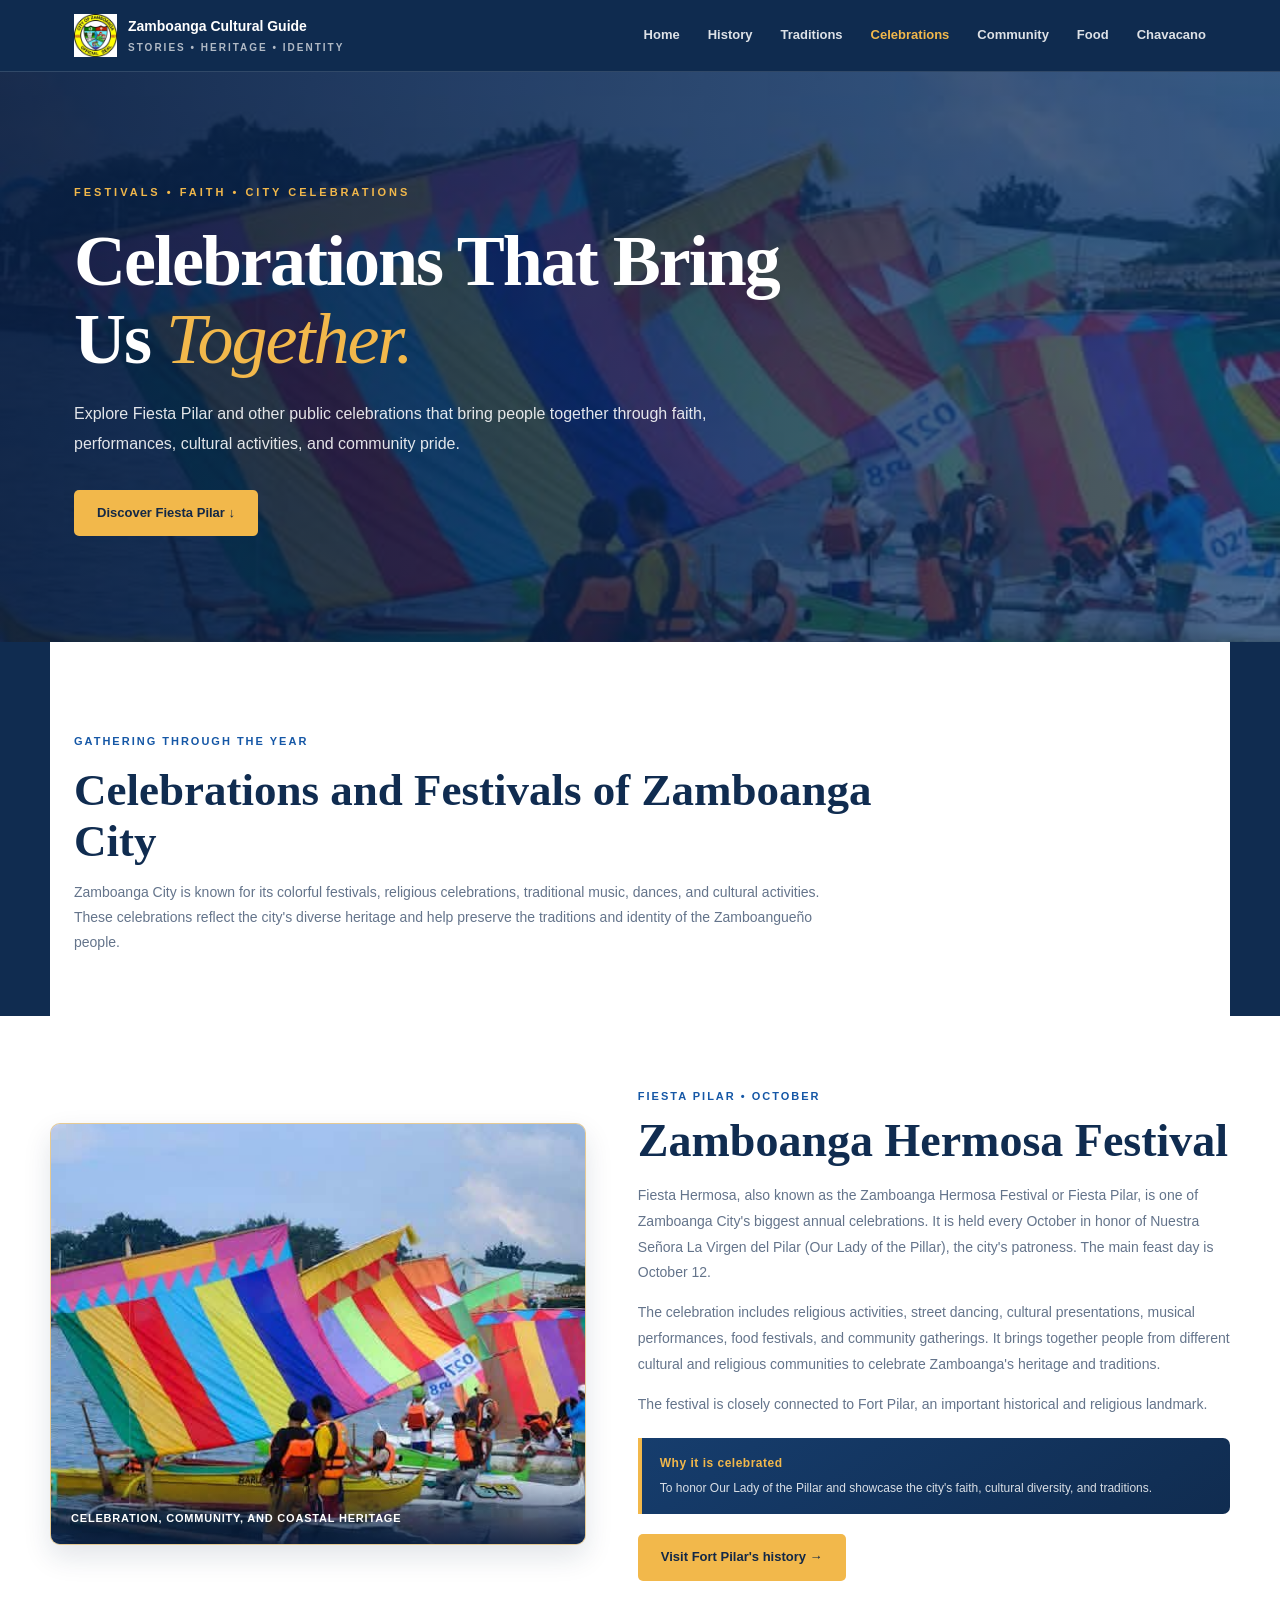
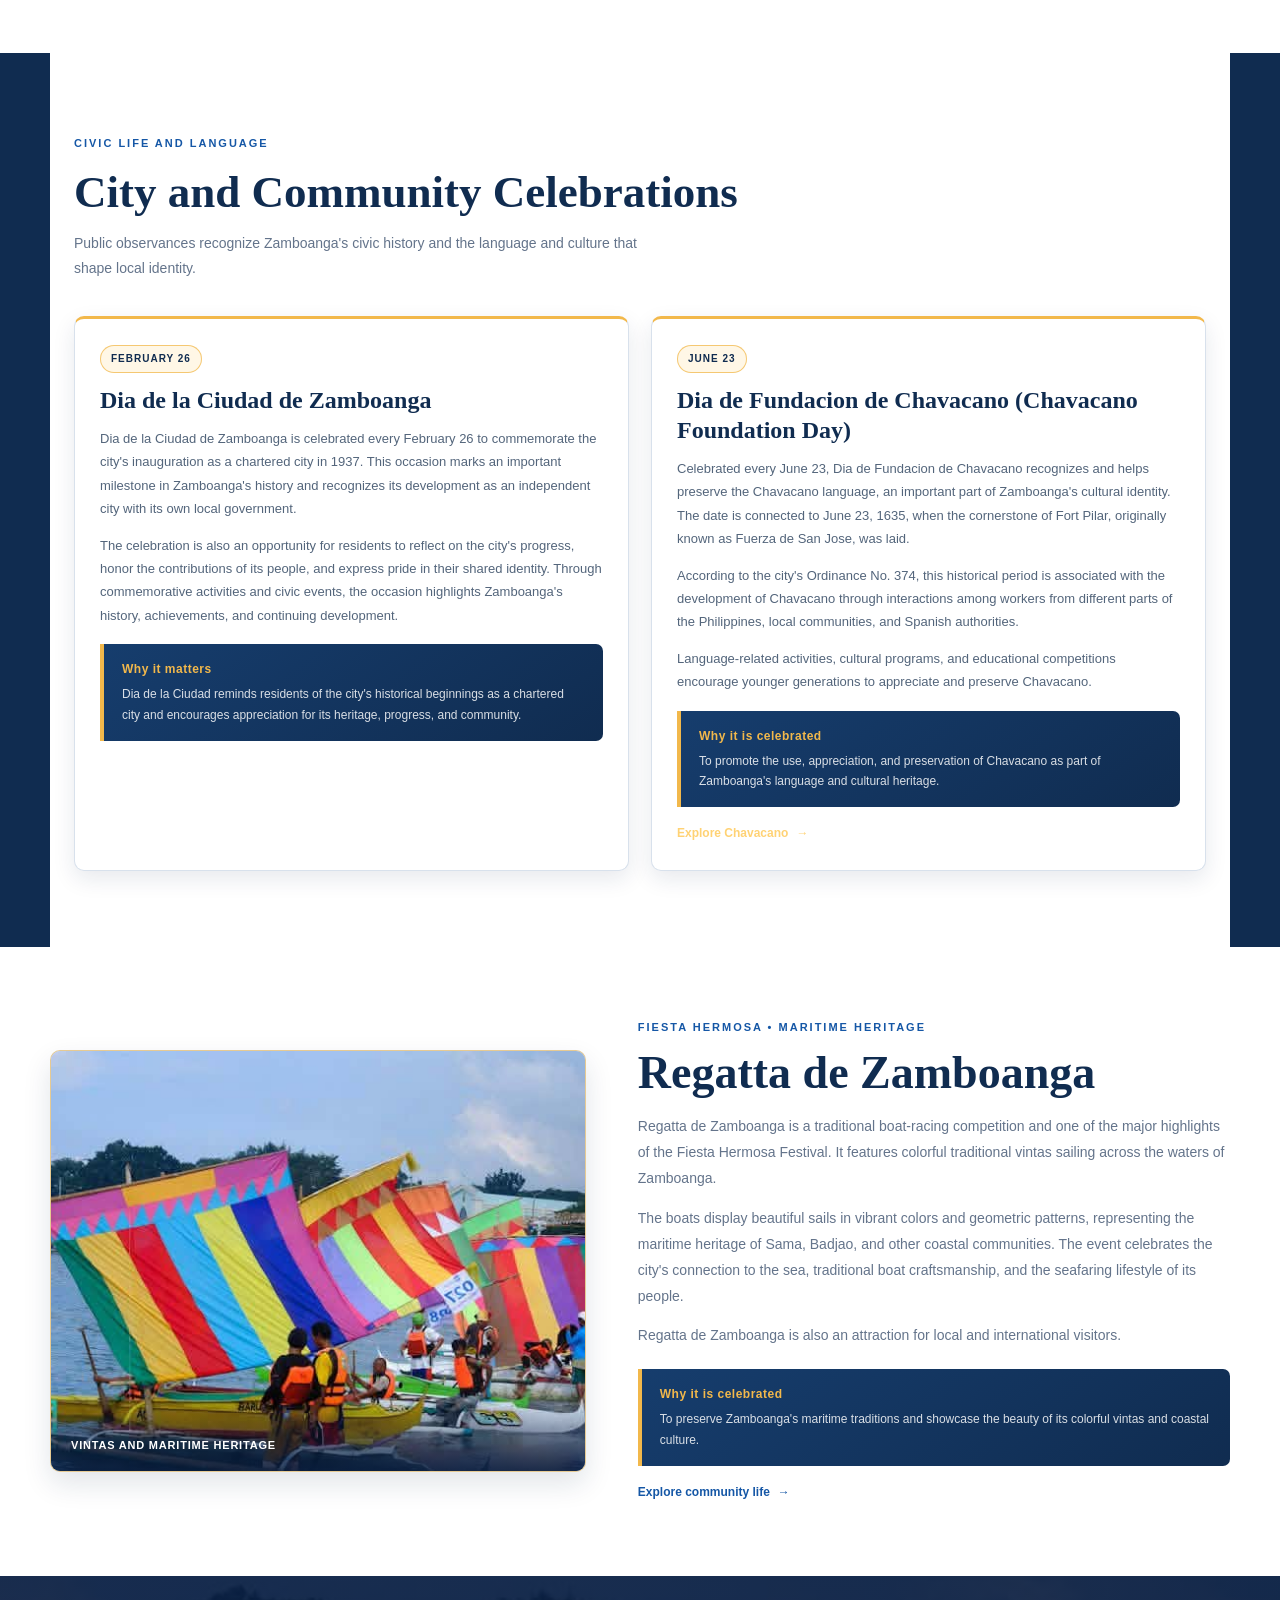
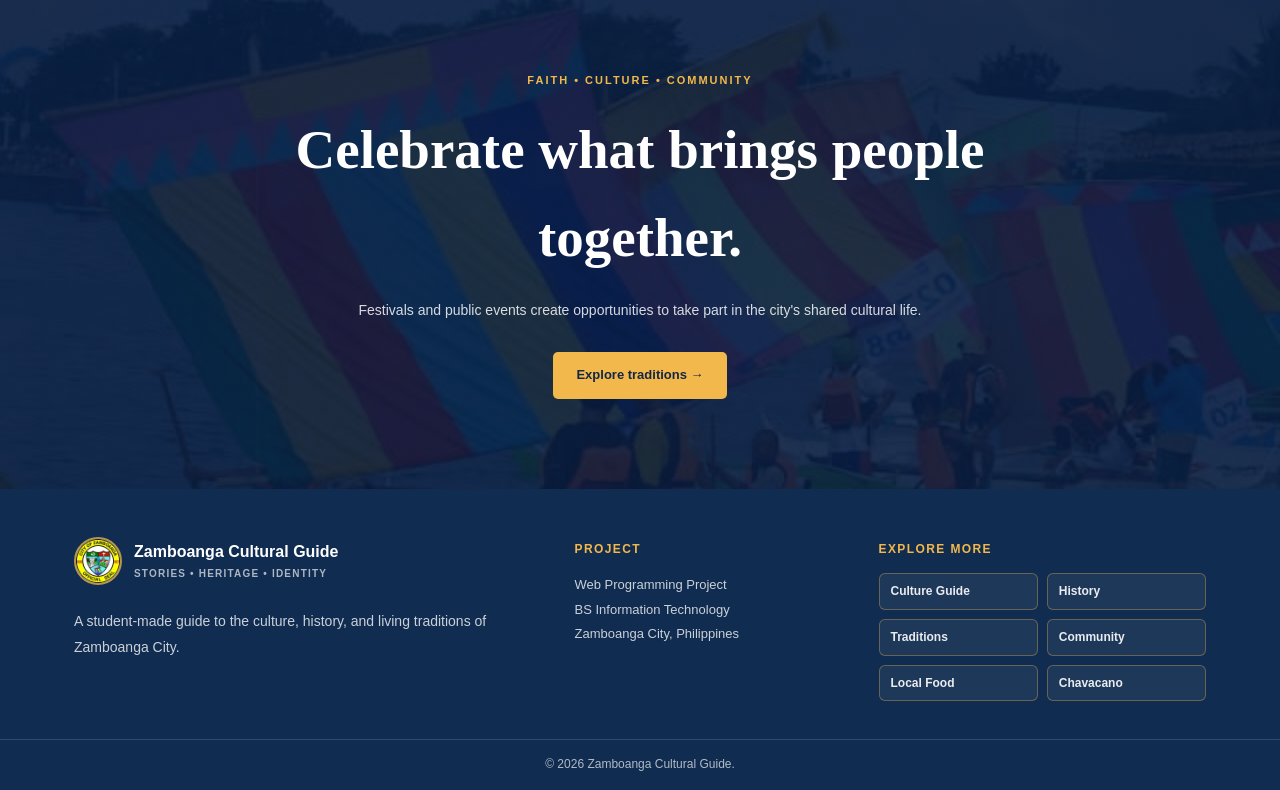
==== celebrations.html @ eb8b116c "Initial website upload" ====
<!DOCTYPE html>
<html lang="en">
<head>
    <meta charset="UTF-8">
    <meta name="viewport" content="width=device-width, initial-scale=1.0">
    <meta name="description" content="Explore Fiesta Hermosa, Dia de la Ciudad, Dia de Fundacion de Chavacano, and Regatta de Zamboanga.">
    <title>Celebrations of Zamboanga | Zamboanga Cultural Guide</title>
    <link rel="stylesheet" href="tradition.css">
    <link rel="stylesheet" href="celebrations.css">
    <link rel="stylesheet" href="footer.css">
    <link rel="stylesheet" href="interactions.css">
    <script src="interactions.js" defer></script>
</head>
<body class="celebrations-page">
    <header class="topbar" id="home">
        <div class="nav-container">
            <a href="index.html" class="brand">
                <img src="Image/zm%20city%20logo.jpg" alt="Zamboanga City logo">
                <span>
                    Zamboanga Cultural Guide
                    <small>Stories • Heritage • Identity</small>
                </span>
            </a>

            <nav class="nav-links" id="navLinks" aria-label="Main navigation">
                <a href="index.html">Home</a>
                <a href="History.html">History</a>
                <a href="tradition.html">Traditions</a>
                <a href="celebrations.html" class="active" aria-current="page">Celebrations</a>
                <a href="community.html">Community</a>
                <a href="local%20food.html">Food</a>
                <a href="language.html">Chavacano</a>
            </nav>

            <button class="menu-btn" id="menuBtn" type="button" aria-controls="navLinks" aria-expanded="false">
                <span aria-hidden="true">☰</span> Menu
            </button>
        </div>
    </header>

    <main>
        <section class="hero">
            <div class="hero-overlay" aria-hidden="true"></div>
            <div class="hero-content">
                <span class="eyebrow">Festivals • Faith • City Celebrations</span>
                <h1>Celebrations That Bring Us <em>Together.</em></h1>
                <p>
                    Explore Fiesta Pilar and other public celebrations that
                    bring people together through faith, performances,
                    cultural activities, and community pride.
                </p>
                <a href="#hermosa" class="hero-btn">Discover Fiesta Pilar <span aria-hidden="true">↓</span></a>
            </div>
        </section>

        <section class="section celebration-intro" id="celebrations" aria-labelledby="celebrations-title">
            <div class="section-heading">
                <span class="kicker">Gathering through the year</span>
                <h2 id="celebrations-title">Celebrations and Festivals of Zamboanga City</h2>
                <p>
                    Zamboanga City is known for its colorful festivals,
                    religious celebrations, traditional music, dances, and
                    cultural activities. These celebrations reflect the
                    city's diverse heritage and help preserve the traditions
                    and identity of the Zamboangueño people.
                </p>
            </div>
        </section>

        <section class="celebration-feature" id="hermosa" aria-labelledby="hermosa-title">
            <div class="celebration-feature__inner">
                <figure class="celebration-image">
                    <img src="Image/Celebrations.jpg" alt="Colorful vintas taking part in a Zamboanga community celebration" loading="lazy">
                    <figcaption>Celebration, community, and coastal heritage</figcaption>
                </figure>
                <div class="celebration-feature__content">
                    <span class="kicker">Fiesta Pilar • October</span>
                    <h2 id="hermosa-title">Zamboanga Hermosa Festival</h2>
                    <p>
                        Fiesta Hermosa, also known as the Zamboanga Hermosa
                        Festival or Fiesta Pilar, is one of Zamboanga City's
                        biggest annual celebrations. It is held every October
                        in honor of Nuestra Señora La Virgen del Pilar (Our
                        Lady of the Pillar), the city's patroness. The main
                        feast day is October 12.
                    </p>
                    <p>
                        The celebration includes religious activities,
                        street dancing, cultural presentations, musical
                        performances, food festivals, and community
                        gatherings. It brings together people from different
                        cultural and religious communities to celebrate
                        Zamboanga's heritage and traditions.
                    </p>
                    <p>
                        The festival is closely connected to Fort Pilar,
                        an important historical and religious landmark.
                    </p>
                    <div class="celebration-fact">
                        <strong>Why it is celebrated</strong>
                        <span>To honor Our Lady of the Pillar and showcase the city's faith, cultural diversity, and traditions.</span>
                    </div>
                    <a href="History.html#fort-pilar" class="hero-btn">Visit Fort Pilar's history <span aria-hidden="true">→</span></a>
                </div>
            </div>
        </section>

        <section class="section city-events" id="city-events" aria-labelledby="city-events-title">
            <div class="section-heading">
                <span class="kicker">Civic life and language</span>
                <h2 id="city-events-title">City and Community Celebrations</h2>
                <p>
                    Public observances recognize Zamboanga's civic history
                    and the language and culture that shape local identity.
                </p>
            </div>

            <div class="event-grid">
                <article class="event-card">
                    <span class="event-card__date">February 26</span>
                    <h3>Dia de la Ciudad de Zamboanga</h3>
                    <p>
                        Dia de la Ciudad de Zamboanga is celebrated every
                        February 26 to commemorate the city's inauguration as
                        a chartered city in 1937. This occasion marks an
                        important milestone in Zamboanga's history and
                        recognizes its development as an independent city
                        with its own local government.
                    </p>
                    <p>
                        The celebration is also an opportunity for residents
                        to reflect on the city's progress, honor the
                        contributions of its people, and express pride in
                        their shared identity. Through commemorative
                        activities and civic events, the occasion highlights
                        Zamboanga's history, achievements, and continuing
                        development.
                    </p>
                    <div class="celebration-fact">
                        <strong>Why it matters</strong>
                        <span>Dia de la Ciudad reminds residents of the city's historical beginnings as a chartered city and encourages appreciation for its heritage, progress, and community.</span>
                    </div>
                </article>

                <article class="event-card">
                    <span class="event-card__date">June 23</span>
                    <h3>Dia de Fundacion de Chavacano (Chavacano Foundation Day)</h3>
                    <p>
                        Celebrated every June 23, Dia de Fundacion de
                        Chavacano recognizes and helps preserve the Chavacano
                        language, an important part of Zamboanga's cultural
                        identity. The date is connected to June 23, 1635, when
                        the cornerstone of Fort Pilar, originally known as
                        Fuerza de San Jose, was laid.
                    </p>
                    <p>
                        According to the city's Ordinance No. 374, this
                        historical period is associated with the development
                        of Chavacano through interactions among workers from
                        different parts of the Philippines, local communities,
                        and Spanish authorities.
                    </p>
                    <p>
                        Language-related activities, cultural programs, and
                        educational competitions encourage younger generations
                        to appreciate and preserve Chavacano.
                    </p>
                    <div class="celebration-fact">
                        <strong>Why it is celebrated</strong>
                        <span>To promote the use, appreciation, and preservation of Chavacano as part of Zamboanga's language and cultural heritage.</span>
                    </div>
                    <a href="language.html" class="event-link">Explore Chavacano <span aria-hidden="true">→</span></a>
                </article>
            </div>
        </section>

        <section class="regatta-section" id="regatta" aria-labelledby="regatta-title">
            <div class="regatta-inner">
                <figure class="regatta-image">
                    <img src="Image/Celebrations.jpg" alt="Colorful traditional vintas on the water" loading="lazy">
                    <figcaption>Vintas and maritime heritage</figcaption>
                </figure>
                <div class="regatta-content">
                    <span class="kicker">Fiesta Hermosa • Maritime heritage</span>
                    <h2 id="regatta-title">Regatta de Zamboanga</h2>
                    <p>
                        Regatta de Zamboanga is a traditional boat-racing
                        competition and one of the major highlights of the
                        Fiesta Hermosa Festival. It features colorful
                        traditional vintas sailing across the waters of
                        Zamboanga.
                    </p>
                    <p>
                        The boats display beautiful sails in vibrant colors
                        and geometric patterns, representing the maritime
                        heritage of Sama, Badjao, and other coastal
                        communities. The event celebrates the city's
                        connection to the sea, traditional boat
                        craftsmanship, and the seafaring lifestyle of its
                        people.
                    </p>
                    <p>
                        Regatta de Zamboanga is also an attraction for local
                        and international visitors.
                    </p>
                    <div class="celebration-fact">
                        <strong>Why it is celebrated</strong>
                        <span>To preserve Zamboanga's maritime traditions and showcase the beauty of its colorful vintas and coastal culture.</span>
                    </div>
                    <a href="community.html" class="event-link">Explore community life <span aria-hidden="true">→</span></a>
                </div>
            </div>
        </section>

        <section class="closing-section">
            <div class="closing-content">
                <span class="kicker">Faith • Culture • Community</span>
                <h2>Celebrate what brings people together.</h2>
                <p>
                    Festivals and public events create opportunities to take
                    part in the city's shared cultural life.
                </p>
                <a href="tradition.html" class="hero-btn">Explore traditions <span aria-hidden="true">→</span></a>
            </div>
        </section>
    </main>

    <footer class="site-footer">
        <div class="site-footer__inner">
            <section class="site-footer__about" aria-label="About this guide">
                <a class="site-footer__brand" href="index.html#home">
                    <img src="Image/zm%20city%20logo.jpg" alt="Zamboanga City logo">
                    <span>Zamboanga Cultural Guide<small>Stories • Heritage • Identity</small></span>
                </a>
                <p class="site-footer__description">A student-made guide to the culture, history, and living traditions of Zamboanga City.</p>
            </section>
            <section aria-label="Project information">
                <h2 class="site-footer__heading">Project</h2>
                <p class="site-footer__details">Web Programming Project<br>BS Information Technology<br>Zamboanga City, Philippines</p>
            </section>
            <nav aria-label="Explore more" class="site-footer__navigation">
                <h2 class="site-footer__heading">Explore more</h2>
                <div class="site-footer__links">
                    <a href="index.html#explore">Culture Guide</a>
                    <a href="History.html">History</a>
                    <a href="tradition.html">Traditions</a>
                    <a href="community.html">Community</a>
                    <a href="local%20food.html">Local Food</a>
                    <a href="language.html">Chavacano</a>
                </div>
            </nav>
        </div>
        <div class="site-footer__bottom">&copy; 2026 Zamboanga Cultural Guide.</div>
    </footer>
</body>
</html>
---- tradition.css ----
/* GENERAL SETTINGS */
* {
    margin: 0;
    padding: 0;
    box-sizing: border-box;
}

html {
    scroll-behavior: smooth;
    scroll-padding-top: 88px;
}

body {
    font-family: Arial, Helvetica, sans-serif;
    background: #F3F6FA;
    color: #172B46;
    line-height: 1.6;
}

a {
    text-decoration: none;
    color: inherit;
}

img {
    max-width: 100%;
    display: block;
}

:root {
    --primary: #1557A6;
    --secondary: #F2B84B;
    --dark: #102C50;
    --background: #F3F6FA;
    --white: #FFFFFF;
    --muted: #64748B;
    --border: #D8E1EC;
}

/* NAVIGATION */
.topbar {
    position: sticky;
    top: 0;
    z-index: 100;
    background: rgba(255, 255, 255, 0.96);
    backdrop-filter: blur(12px);
    border-bottom: 1px solid var(--border);
}

.nav-container {
    max-width: 1180px;
    margin: auto;
    padding: 14px 24px;
    display: flex;
    align-items: center;
    justify-content: space-between;
    gap: 20px;
}

.brand {
    display: flex;
    align-items: center;
    gap: 11px;
    font-weight: 800;
    font-size: 14px;
    color: var(--dark);
}

.brand img {
    width: 43px;
    height: 43px;
    object-fit: contain;
}

.brand small {
    display: block;
    color: var(--muted);
    font-size: 10px;
    letter-spacing: 2px;
    margin-top: 3px;
    text-transform: uppercase;
}

.nav-links {
    display: flex;
    align-items: center;
    gap: 28px;
}

.nav-links a {
    color: var(--muted);
    font-size: 13px;
    font-weight: 700;
    transition: 0.3s;
}

.nav-links a:hover,
.nav-links a.active {
    color: var(--primary);
}

.menu-btn {
    display: none;
    min-height: 44px;
    padding: 9px 13px;
    border: 1px solid var(--border);
    background: white;
    border-radius: 8px;
    cursor: pointer;
    color: var(--dark);
}

/* HERO SECTION */
.hero {
    min-height: 570px;
    position: relative;
    display: flex;
    align-items: center;
    background: url("Image/Traditions.jpg") center 45% / cover no-repeat;
    color: white;
}

.hero-overlay {
    position: absolute;
    inset: 0;
    background: linear-gradient(
        90deg,
        rgba(8, 28, 62, 0.91),
        rgba(12, 50, 98, 0.68)
    );
}

.hero-content {
    position: relative;
    z-index: 2;
    max-width: 1180px;
    width: 100%;
    margin: auto;
    padding: 90px 24px;
}

.eyebrow {
    color: var(--secondary);
    font-size: 11px;
    font-weight: 800;
    letter-spacing: 3px;
    text-transform: uppercase;
}

.hero h1 {
    max-width: 750px;
    font-family: Georgia, "Times New Roman", serif;
    font-size: clamp(42px, 6vw, 72px);
    font-weight: 600;
    line-height: 1.08;
    margin: 20px 0;
    letter-spacing: -2px;
}

.hero h1 em {
    color: var(--secondary);
    font-weight: 500;
}

.hero-content p {
    max-width: 650px;
    color: rgba(255, 255, 255, 0.88);
    font-size: 16px;
    line-height: 1.9;
    margin-bottom: 30px;
}

.hero-btn {
    display: inline-block;
    background: var(--secondary);
    color: #132846;
    padding: 13px 23px;
    border-radius: 5px;
    font-size: 13px;
    font-weight: 800;
    transition: 0.3s;
}

.hero-btn:hover {
    background: white;
    transform: translateY(-3px);
}

/* GENERAL SECTIONS */
.section {
    max-width: 1180px;
    margin: auto;
    padding: 85px 24px;
}

.section-heading {
    margin-bottom: 35px;
}

.kicker {
    color: var(--primary);
    font-size: 11px;
    font-weight: 850;
    text-transform: uppercase;
    letter-spacing: 2px;
}

.section-heading h2 {
    font-family: Georgia, "Times New Roman", serif;
    font-size: clamp(30px, 4vw, 45px);
    line-height: 1.15;
    margin: 12px 0;
    color: var(--dark);
}

.section-heading p {
    max-width: 600px;
    color: var(--muted);
    font-size: 14px;
    line-height: 1.8;
}

/* INTRODUCTION */
.introduction {
    padding-bottom: 35px;
}

.intro-text {
    max-width: 900px;
    color: var(--muted);
    font-size: 15px;
    line-height: 2;
}

/* TRADITION CARDS */
.tradition-grid {
    display: flex;
    flex-wrap: wrap;
    justify-content: center;
    align-items: stretch;
    gap: 23px;
}

.tradition-grid > .tradition-card {
    flex: 0 1 calc((100% - 46px) / 3);
    min-width: 0;
}

.tradition-card {
    display: flex;
    flex-direction: column;
    background: var(--dark);
    border: 1px solid rgba(242, 184, 75, 0.38);
    border-radius: 9px;
    overflow: hidden;
    box-shadow: 0 8px 22px rgba(17, 42, 76, 0.1);
    transition: 0.3s;
}

.tradition-card:hover {
    transform: translateY(-6px);
    box-shadow: 0 15px 30px rgba(17, 42, 76, 0.13);
}

.tradition-card img {
    width: 100%;
    height: 210px;
    object-fit: cover;
    transition: 0.4s;
}

.tradition-photo-pair {
    display: grid;
    grid-template-columns: repeat(2, minmax(0, 1fr));
    height: 210px;
    overflow: hidden;
}

.tradition-photo-pair img {
    min-width: 0;
    height: 100%;
}

.tradition-card:hover img {
    transform: scale(1.04);
}

.card-content {
    display: flex;
    flex: 1;
    flex-direction: column;
    padding: 23px;
    background: linear-gradient(145deg, #163D6D, var(--dark));
}

.card-content h4 {
    margin: 15px 0 7px;
    color: var(--primary);
    font-size: 15px;
    line-height: 1.4;
}

.card-content .music-facts {
    display: grid;
    gap: 8px;
    margin: 0 0 15px;
    padding-left: 20px;
}

.card-content .music-facts li {
    color: #43566F;
    font-size: 13px;
    line-height: 1.7;
}

.card-content .music-facts li::marker {
    color: var(--secondary);
}

.card-content .music-facts strong {
    color: var(--dark);
}

.music-feature {
    padding: 0 24px 76px;
    background: #FFFFFF;
}

.music-feature__inner {
    display: grid;
    grid-template-columns: minmax(240px, 0.75fr) minmax(0, 1.25fr);
    gap: 34px;
    align-items: start;
    max-width: 1132px;
    margin: 0 auto;
    padding: 28px;
    border: 1px solid var(--border);
    border-top: 3px solid var(--secondary);
    border-radius: 12px;
    background: #FFFFFF;
    box-shadow: 0 8px 24px rgba(17, 42, 76, 0.08);
}

.music-feature__image {
    width: 100%;
    height: 360px;
    border-radius: 8px;
    object-fit: cover;
    object-position: center;
}

.music-feature__content {
    min-width: 0;
}

.music-feature__content h2 {
    margin: 8px 0 12px;
    color: var(--dark);
    font-family: Georgia, "Times New Roman", serif;
    font-size: clamp(30px, 4vw, 42px);
    line-height: 1.2;
}

.music-feature__content h3 {
    margin: 22px 0 8px;
    color: var(--dark);
    font-family: Georgia, "Times New Roman", serif;
    font-size: 20px;
    line-height: 1.35;
}

.music-feature__content p,
.music-feature__reasons li {
    color: #43566F;
    font-size: 15px;
    line-height: 1.8;
}

.music-feature__content p {
    margin: 0 0 14px;
}

.music-feature__content .music-feature__meaning {
    margin-bottom: 5px;
    color: var(--primary);
    font-weight: 800;
}

.music-feature__credits {
    display: grid;
    grid-template-columns: repeat(2, minmax(0, 1fr));
    gap: 12px;
    margin: 20px 0;
}

.music-feature__credits > div {
    min-width: 0;
    padding: 13px 15px;
    border-left: 3px solid var(--secondary);
    border-radius: 0 7px 7px 0;
    background: #F3F6FA;
}

.music-feature__credits dt {
    margin-bottom: 3px;
    color: var(--primary);
    font-size: 12px;
    font-weight: 800;
}

.music-feature__credits dd {
    margin: 0;
    color: var(--dark);
    font-size: 14px;
    line-height: 1.55;
}

.music-feature__reasons {
    display: grid;
    gap: 8px;
    margin: 0;
    padding-left: 22px;
}

.music-feature__reasons li::marker {
    color: var(--primary);
}

.card-number {
    color: var(--secondary);
    font-size: 10px;
    font-weight: 850;
    letter-spacing: 1.5px;
}

.card-content h3 {
    font-family: Georgia, "Times New Roman", serif;
    font-size: 24px;
    color: #FFFFFF;
    margin: 10px 0;
}

.card-content p {
    color: rgba(255, 255, 255, 0.8);
    font-size: 13px;
    line-height: 1.8;
    margin-bottom: 20px;
}

.card-link {
    display: inline-flex;
    align-items: center;
    gap: 8px;
    padding: 8px 13px;
    border: 1px solid var(--secondary);
    border-radius: 999px;
    background: var(--secondary);
    color: var(--dark);
    font-size: 12px;
    font-weight: 850;
    transition: background 0.2s, transform 0.2s;
}

.card-link:hover,
.card-link:focus-visible {
    transform: translateY(-2px);
    background: #FFFFFF;
    border-color: #FFFFFF;
}

.card-link span {
    margin-left: 5px;
    transition: 0.3s;
}

.card-link:hover span {
    margin-left: 11px;
}

/* DETAIL SECTIONS */
.detail-section {
    padding: 85px 24px;
    background: white;
}

.tradition-grid .tradition-card img {
    flex: 0 0 210px;
}

.detail-section.alternate {
    background: #E8EEF6;
}

.detail-container {
    max-width: 1180px;
    margin: auto;
    display: grid;
    grid-template-columns: 1fr 1fr;
    gap: 65px;
    align-items: center;
}

.detail-container.reverse .detail-image {
    order: 2;
}

.detail-container.reverse .detail-content {
    order: 1;
}

.detail-image {
    height: 410px;
    position: relative;
    overflow: hidden;
    border-radius: 9px;
    background: #D8E1EC;
}

.detail-image img {
    width: 100%;
    height: 100%;
    object-fit: cover;
    transition: transform 0.5s;
}

.detail-image:hover img {
    transform: scale(1.04);
}

.image-label {
    position: absolute;
    bottom: 0;
    left: 0;
    right: 0;
    padding: 35px 20px 18px;
    color: white;
    font-size: 11px;
    font-weight: 800;
    letter-spacing: 1px;
    text-transform: uppercase;
    background: linear-gradient(transparent, rgba(8, 28, 62, 0.85));
}

.detail-content .kicker {
    display: block;
    margin-bottom: 12px;
}

.detail-content h2 {
    font-family: Georgia, "Times New Roman", serif;
    color: var(--dark);
    font-size: clamp(32px, 4vw, 46px);
    line-height: 1.1;
    margin-bottom: 20px;
}

.detail-content > p {
    color: var(--muted);
    font-size: 14px;
    line-height: 1.9;
    margin-bottom: 15px;
}

.fact-box {
    margin-top: 25px;
    padding: 18px 20px;
    background: linear-gradient(145deg, #163D6D, var(--dark));
    border-left: 4px solid var(--secondary);
    border-radius: 0 7px 7px 0;
    box-shadow: 0 8px 20px rgba(17, 42, 76, 0.1);
}

.fact-box strong {
    display: block;
    color: var(--secondary);
    font-size: 13px;
    margin-bottom: 6px;
}

.fact-box p {
    color: rgba(255, 255, 255, 0.82);
    font-size: 12px;
    line-height: 1.8;
}

/* GALLERY */
.gallery-section {
    max-width: 1180px;
    margin: auto;
    padding: 90px 24px;
}

.gallery-grid {
    display: grid;
    grid-template-columns: repeat(4, 1fr);
    gap: 15px;
}

.gallery-grid img {
    width: 100%;
    height: 230px;
    object-fit: cover;
    border-radius: 7px;
    transition: 0.3s;
}

.gallery-grid img:hover {
    transform: translateY(-5px);
    box-shadow: 0 12px 25px rgba(17, 42, 76, 0.16);
}

/* CLOSING SECTION */
.closing-section {
    background:
        linear-gradient(rgba(8, 28, 62, 0.91), rgba(8, 28, 62, 0.91)),
        url("Image/FORT%20PILLAR.jpg") center / cover;
    color: white;
    text-align: center;
    padding: 90px 24px;
}

.closing-content {
    max-width: 800px;
    margin: auto;
}

.closing-content .kicker {
    color: var(--secondary);
}

.closing-content h2 {
    font-family: Georgia, "Times New Roman", serif;
    font-size: clamp(35px, 5vw, 55px);
    margin: 15px 0;
}

.closing-content p {
    color: rgba(255, 255, 255, 0.83);
    font-size: 14px;
    line-height: 1.9;
    margin-bottom: 28px;
}

/* FOOTER */
.footer {
    background: #102C50;
    color: white;
    padding: 42px 24px;
}

.footer-container {
    max-width: 1180px;
    margin: auto;
    display: flex;
    justify-content: space-between;
    align-items: center;
    gap: 35px;
}

.footer-brand {
    display: flex;
    align-items: center;
    gap: 12px;
    min-width: 230px;
}

.footer-brand img {
    width: 43px;
    height: 43px;
    object-fit: contain;
}

.footer-brand strong {
    display: block;
    font-size: 13px;
}

.footer-brand small {
    display: block;
    color: rgba(255, 255, 255, 0.6);
    font-size: 10px;
    margin-top: 4px;
}

.footer-container > p {
    max-width: 420px;
    color: rgba(255, 255, 255, 0.7);
    font-size: 12px;
    line-height: 1.8;
}

.footer-note {
    color: rgba(255, 255, 255, 0.6);
    font-size: 11px;
    line-height: 1.8;
    text-align: right;
    min-width: 180px;
}

/* TABLET RESPONSIVENESS */
@media (max-width: 900px) {
    .tradition-grid > .tradition-card {
        flex-basis: calc((100% - 23px) / 2);
    }

    .detail-container {
        gap: 35px;
    }

    .detail-image {
        height: 350px;
    }

    .gallery-grid {
        grid-template-columns: repeat(2, 1fr);
    }

    .footer-container {
        flex-wrap: wrap;
    }

    .music-feature__inner {
        grid-template-columns: minmax(200px, 0.7fr) minmax(0, 1.3fr);
        gap: 24px;
        padding: 22px;
    }

    .music-feature__image {
        height: 300px;
    }
}

/* MOBILE RESPONSIVENESS */
@media (max-width: 600px) {
    html {
        scroll-padding-top: 78px;
    }

    .nav-container {
        padding: 12px 17px;
    }

    .brand {
        font-size: 12px;
    }

    .brand img {
        width: 37px;
        height: 37px;
    }

    .nav-links {
        display: none;
        position: absolute;
        top: 67px;
        left: 12px;
        right: 12px;
        padding: 20px;
        background: white;
        border: 1px solid var(--border);
        border-radius: 9px;
        box-shadow: 0 10px 25px rgba(17, 42, 76, 0.12);
        flex-direction: column;
        align-items: flex-start;
        gap: 18px;
    }

    .nav-links.show {
        display: flex;
    }

    .menu-btn {
        display: block;
    }

    .hero {
        min-height: 520px;
    }

    .hero-content {
        padding: 65px 20px;
    }

    .hero h1 {
        font-size: 43px;
    }

    .hero-content p {
        font-size: 15px;
    }

    .section {
        padding: 60px 18px;
    }

    .tradition-grid > .tradition-card {
        flex-basis: 100%;
    }

    .tradition-card img {
        height: 210px;
    }

    .card-content {
        padding: 21px;
    }

    .detail-section {
        padding: 60px 18px;
    }

    .music-feature {
        padding: 0 18px 60px;
    }

    .music-feature__inner {
        grid-template-columns: 1fr;
        gap: 22px;
        padding: 18px;
    }

    .music-feature__image {
        position: static;
        height: 240px;
    }

    .music-feature__credits {
        grid-template-columns: 1fr;
    }

    .detail-container {
        grid-template-columns: 1fr;
        gap: 28px;
    }

    .detail-container.reverse .detail-image,
    .detail-container.reverse .detail-content {
        order: initial;
    }

    .detail-image {
        height: 270px;
    }

    .detail-content h2 {
        font-size: 34px;
    }

    .gallery-section {
        padding: 60px 18px;
    }

    .gallery-grid {
        grid-template-columns: repeat(2, 1fr);
        gap: 10px;
    }

    .gallery-grid img {
        height: 150px;
    }

    .closing-section {
        padding: 65px 20px;
    }

    .footer-container {
        flex-direction: column;
        align-items: flex-start;
        gap: 22px;
    }

    .footer-note {
        text-align: left;
    }
}

@media (min-width: 601px) and (max-width: 700px) {
    .nav-links {
        display: none;
        position: absolute;
        top: 67px;
        left: 12px;
        right: 12px;
        padding: 20px;
        background: white;
        border: 1px solid var(--border);
        border-radius: 9px;
        box-shadow: 0 10px 25px rgba(17, 42, 76, 0.12);
        flex-direction: column;
        align-items: flex-start;
        gap: 18px;
    }

    .nav-links.show {
        display: flex;
    }

    .menu-btn {
        display: block;
    }
}

/* REDUCED MOTION */
@media (prefers-reduced-motion: reduce) {
    html {
        scroll-behavior: auto;
    }

    *,
    *::before,
    *::after {
        transition: none !important;
    }
}

body {
    background: var(--dark);
}

.topbar {
    border-bottom-color: rgba(255, 255, 255, 0.14);
    background: rgba(16, 44, 80, 0.97);
}

.brand {
    color: #FFFFFF;
}

.brand small {
    color: rgba(255, 255, 255, 0.68);
}

.nav-links a {
    color: rgba(255, 255, 255, 0.86);
}

.nav-links a:hover,
.nav-links a.active {
    color: var(--secondary);
}

.nav-links.show a {
    color: var(--dark);
}

.section,
.gallery-section,
.detail-section.alternate {
    background: #FFFFFF;
}

.tradition-card {
    border-color: var(--border);
    border-top: 3px solid var(--secondary);
    background: #FFFFFF;
}

.card-content {
    background: #FFFFFF;
}

.card-number {
    color: var(--primary);
}

.card-content h3 {
    color: var(--dark);
}

.card-content p {
    color: var(--muted);
    font-size: 14px;
}

.tradition-photo {
    position: relative;
    height: 210px;
    margin: 0;
    overflow: hidden;
    background: #E8EEF6;
}

.tradition-photo img {
    height: 100%;
}

.photo-credit {
    position: absolute;
    right: 0;
    bottom: 0;
    left: 0;
    padding: 7px 10px;
    background: rgba(8, 28, 62, 0.82);
    color: #FFFFFF;
    font-size: 11px;
    line-height: 1.4;
}

.photo-credit a {
    text-decoration: underline;
    text-underline-offset: 2px;
}

.photo-credit a:hover {
    color: var(--secondary);
}

body.community-page .hero {
    background-image: url("Image/Celebrations.jpg");
}

body.community-page .section-heading p {
    font-size: 15px;
    line-height: 1.8;
}

body.community-page .intro-text {
    max-width: 880px;
    padding-left: 18px;
    border-left: 4px solid var(--secondary);
    color: #43566f;
    font-size: 17px;
    line-height: 1.85;
}

body.community-page .card-content p {
    color: #43566f;
    font-size: 15px;
    line-height: 1.8;
}

body.community-page .detail-content > p {
    color: #43566f;
    font-size: 16px;
    line-height: 1.85;
}

body.community-page .detail-content .kicker {
    color: var(--primary);
    font-size: 12px;
    font-weight: 800;
    letter-spacing: 1.5px;
    text-transform: uppercase;
}

body.community-page .detail-content h2 {
    margin-bottom: 18px;
}
---- celebrations.css ----
.celebrations-page .hero {
    background: url("Image/Celebrations.jpg") center 48% / cover no-repeat;
}

.celebrations-page .section-heading {
    max-width: 860px;
}

.celebrations-page .section-heading h2 {
    color: var(--dark);
}

.celebration-intro {
    padding-bottom: 60px;
}

.celebration-intro .section-heading {
    margin-bottom: 0;
}

.celebration-intro .section-heading > p:last-child {
    max-width: 760px;
    color: var(--muted);
}

.celebration-feature {
    padding: 72px 24px;
    background: #ffffff;
}

.celebration-feature__inner,
.regatta-inner {
    display: grid;
    grid-template-columns: minmax(0, 0.95fr) minmax(0, 1.05fr);
    align-items: center;
    gap: 52px;
    max-width: 1180px;
    margin: 0 auto;
}

.celebration-image,
.regatta-image {
    position: relative;
    min-width: 0;
    min-height: 360px;
    margin: 0;
    overflow: hidden;
    border: 1px solid rgba(242, 184, 75, 0.55);
    border-radius: 10px;
    background: #d8e1ec;
    box-shadow: 0 12px 28px rgba(17, 42, 76, 0.12);
}

.celebration-image img,
.regatta-image img {
    width: 100%;
    height: 420px;
    object-fit: cover;
    transition: transform 0.35s ease;
}

.celebration-image:hover img,
.regatta-image:hover img {
    transform: scale(1.035);
}

.celebration-image figcaption,
.regatta-image figcaption {
    position: absolute;
    right: 0;
    bottom: 0;
    left: 0;
    padding: 35px 20px 17px;
    background: linear-gradient(transparent, rgba(8, 28, 62, 0.86));
    color: #ffffff;
    font-size: 11px;
    font-weight: 800;
    letter-spacing: 0.8px;
    text-transform: uppercase;
}

.celebration-feature__content .kicker,
.regatta-content .kicker {
    display: block;
    margin-bottom: 10px;
}

.celebration-feature__content h2,
.regatta-content h2 {
    margin: 0 0 16px;
    color: var(--dark);
    font-family: Georgia, "Times New Roman", serif;
    font-size: clamp(32px, 4vw, 46px);
    line-height: 1.12;
}

.celebration-feature__content > p,
.regatta-content > p {
    margin: 0 0 14px;
    color: var(--muted);
    font-size: 14px;
    line-height: 1.85;
}

.celebration-fact {
    display: grid;
    gap: 5px;
    margin-top: 20px;
    padding: 16px 18px;
    border-left: 4px solid var(--secondary);
    border-radius: 0 7px 7px 0;
    background: linear-gradient(145deg, #163d6d, var(--dark));
}

.celebration-fact strong {
    color: var(--secondary);
    font-size: 12px;
    letter-spacing: 0.5px;
}

.celebration-fact span {
    color: rgba(255, 255, 255, 0.84);
    font-size: 12px;
    line-height: 1.7;
}

.celebration-feature__content .hero-btn {
    margin-top: 20px;
}

.city-events {
    padding-top: 76px;
    padding-bottom: 76px;
}

.event-grid {
    display: grid;
    grid-template-columns: repeat(2, minmax(0, 1fr));
    align-items: stretch;
    gap: 22px;
}

.event-card {
    min-width: 0;
    padding: 25px;
    border: 1px solid rgba(242, 184, 75, 0.38);
    border-top: 3px solid var(--secondary);
    border-radius: 10px;
    background: linear-gradient(150deg, #173f70, var(--dark) 75%);
    box-shadow: 0 8px 22px rgba(17, 42, 76, 0.1);
    transition: transform 0.2s ease, box-shadow 0.2s ease;
}

.event-card:hover {
    transform: translateY(-4px);
    box-shadow: 0 14px 28px rgba(17, 42, 76, 0.15);
}

.event-card__date {
    display: inline-flex;
    margin-bottom: 12px;
    padding: 5px 10px;
    border: 1px solid rgba(242, 184, 75, 0.58);
    border-radius: 999px;
    background: rgba(242, 184, 75, 0.12);
    color: #ffd274;
    font-size: 10px;
    font-weight: 800;
    letter-spacing: 1px;
    text-transform: uppercase;
}

.event-card h3 {
    margin: 0 0 12px;
    color: #ffffff;
    font-family: Georgia, "Times New Roman", serif;
    font-size: 24px;
    line-height: 1.25;
}

.event-card p {
    margin: 0 0 13px;
    color: rgba(255, 255, 255, 0.82);
    font-size: 13px;
    line-height: 1.8;
}

.event-card .celebration-fact {
    margin-top: 17px;
    background: rgba(255, 255, 255, 0.08);
}

.event-link {
    display: inline-flex;
    align-items: center;
    gap: 8px;
    margin-top: 17px;
    color: #ffd274;
    font-size: 12px;
    font-weight: 800;
}

.event-link:hover {
    color: #ffffff;
}

.regatta-section {
    padding: 72px 24px;
    background: #e8eef6;
}

.regatta-image img {
    object-position: center 55%;
}

.regatta-content .event-link {
    color: var(--primary);
}

.regatta-content .event-link:hover {
    color: var(--dark);
}

.celebrations-page .closing-section {
    background:
        linear-gradient(rgba(8, 28, 62, 0.9), rgba(8, 28, 62, 0.9)),
        url("Image/Celebrations.jpg") center / cover no-repeat;
}

.event-card {
    border-color: var(--border);
    border-top: 3px solid var(--secondary);
    background: #FFFFFF;
}

.event-card__date {
    border-color: rgba(242, 184, 75, 0.75);
    background: #fff7e6;
    color: var(--dark);
}

.event-card h3 {
    color: var(--dark);
}

.event-card p {
    color: #53657b;
}

.event-card .celebration-fact {
    background: linear-gradient(145deg, #163d6d, var(--dark));
}

.regatta-section {
    background: #FFFFFF;
}

@media (max-width: 850px) {
    .celebration-feature__inner,
    .regatta-inner {
        grid-template-columns: 1fr;
        gap: 28px;
    }

    .celebration-image,
    .regatta-image {
        min-height: 300px;
    }

    .celebration-image img,
    .regatta-image img {
        height: 350px;
    }
}

@media (max-width: 700px) {
    .celebration-feature,
    .regatta-section {
        padding: 56px 18px;
    }

    .event-grid {
        grid-template-columns: 1fr;
    }

    .celebration-image,
    .regatta-image {
        min-height: 260px;
    }

    .celebration-image img,
    .regatta-image img {
        height: 290px;
    }
}

@media (prefers-reduced-motion: reduce) {
    .celebration-image img,
    .regatta-image img,
    .event-card {
        transition: none;
    }
}
---- footer.css ----
.site-footer {
    background: #102c50;
    color: #ffffff;
}

.site-footer__inner {
    display: grid;
    grid-template-columns: minmax(0, 1.4fr) minmax(160px, 0.8fr) minmax(230px, 1fr);
    gap: 42px;
    width: min(1180px, 100%);
    margin: 0 auto;
    padding: 48px 24px 38px;
}

.site-footer__brand {
    display: inline-flex;
    align-items: center;
    gap: 12px;
    color: #ffffff;
    font-weight: 800;
    line-height: 1.35;
    text-decoration: none;
}

.site-footer__brand img {
    width: 48px;
    height: 48px;
    flex: 0 0 48px;
    border: 2px solid rgba(242, 184, 75, 0.75);
    border-radius: 50%;
    object-fit: cover;
}

.site-footer__brand small {
    display: block;
    margin-top: 4px;
    color: rgba(255, 255, 255, 0.66);
    font-size: 10px;
    font-weight: 600;
    letter-spacing: 1.2px;
    text-transform: uppercase;
}

.site-footer__description {
    max-width: 430px;
    margin: 17px 0 0;
    color: rgba(255, 255, 255, 0.78);
    font-size: 14px;
    line-height: 1.8;
}

.site-footer__heading {
    margin: 3px 0 14px;
    color: #f2b84b;
    font-size: 12px;
    font-weight: 800;
    letter-spacing: 1.4px;
    text-transform: uppercase;
}

.site-footer__details {
    margin: 0;
    color: rgba(255, 255, 255, 0.78);
    font-size: 13px;
    line-height: 1.9;
}

.site-footer__links {
    display: grid;
    grid-template-columns: repeat(2, minmax(0, 1fr));
    gap: 9px;
}

.site-footer__links a {
    display: block;
    padding: 9px 11px;
    border: 1px solid rgba(242, 184, 75, 0.35);
    border-radius: 6px;
    background: rgba(255, 255, 255, 0.06);
    color: rgba(255, 255, 255, 0.9);
    font-size: 12px;
    font-weight: 700;
    line-height: 1.4;
    text-decoration: none;
    transition: background 0.2s ease, border-color 0.2s ease, color 0.2s ease;
}

.site-footer__links a:hover,
.site-footer__links a:focus-visible {
    border-color: #f2b84b;
    background: #f2b84b;
    color: #102c50;
}

.site-footer__bottom {
    padding: 15px 24px;
    border-top: 1px solid rgba(255, 255, 255, 0.15);
    color: rgba(255, 255, 255, 0.68);
    font-size: 12px;
    text-align: center;
}

@media (max-width: 760px) {
    .site-footer__inner {
        grid-template-columns: repeat(2, minmax(0, 1fr));
        gap: 28px;
        padding: 36px 20px 30px;
    }

    .site-footer__about {
        grid-column: 1 / -1;
    }
}

@media (max-width: 480px) {
    .site-footer__inner {
        grid-template-columns: 1fr;
        gap: 24px;
    }

    .site-footer__about {
        grid-column: auto;
    }

    .site-footer__links {
        grid-template-columns: repeat(2, minmax(0, 1fr));
    }
}
---- interactions.css ----
:root {
    --interaction-blue: #1557a6;
    --interaction-navy: #102c50;
    --interaction-gold: #f2b84b;
}

html {
    scroll-behavior: smooth;
}

body {
    scroll-padding-top: 90px;
}

:where(a, button):focus-visible {
    outline: 3px solid var(--interaction-gold);
    outline-offset: 3px;
}

.scroll-progress {
    position: fixed;
    inset: 0 auto auto 0;
    z-index: 1000;
    width: 100%;
    height: 3px;
    background: var(--interaction-gold);
    box-shadow: 0 0 10px rgba(242, 184, 75, 0.55);
    transform: scaleX(0);
    transform-origin: left center;
    pointer-events: none;
}

.back-to-top {
    position: fixed;
    right: 22px;
    bottom: 22px;
    z-index: 50;
    display: grid;
    width: 46px;
    height: 46px;
    place-items: center;
    border: 1px solid rgba(242, 184, 75, 0.75);
    border-radius: 50%;
    background: var(--interaction-navy);
    color: #ffffff;
    font: 700 22px/1 Arial, Helvetica, sans-serif;
    box-shadow: 0 8px 22px rgba(16, 44, 80, 0.24);
    cursor: pointer;
    opacity: 0;
    visibility: hidden;
    transform: translateY(8px);
    transition: opacity 0.2s ease, visibility 0.2s ease, transform 0.2s ease,
        background-color 0.2s ease;
}

.back-to-top.is-visible {
    opacity: 1;
    visibility: visible;
    transform: translateY(0);
}

.back-to-top:hover {
    background: var(--interaction-blue);
    transform: translateY(-3px);
}

.has-interactions .reveal-on-scroll {
    opacity: 0;
    transform: translateY(18px);
    transition: opacity 0.55s ease, transform 0.55s ease;
    transition-delay: var(--reveal-delay, 0ms);
}

.has-interactions .reveal-on-scroll.is-visible {
    opacity: 1;
    transform: translateY(0);
}

@media (max-width: 600px) {
    .back-to-top {
        right: 15px;
        bottom: 15px;
        width: 42px;
        height: 42px;
    }
}

@media (prefers-reduced-motion: reduce) {
    html {
        scroll-behavior: auto;
    }

    .has-interactions .reveal-on-scroll,
    .has-interactions .reveal-on-scroll.is-visible {
        opacity: 1;
        transform: none;
        transition: none;
    }

    .back-to-top,
    .back-to-top.is-visible {
        transition: none;
    }
}
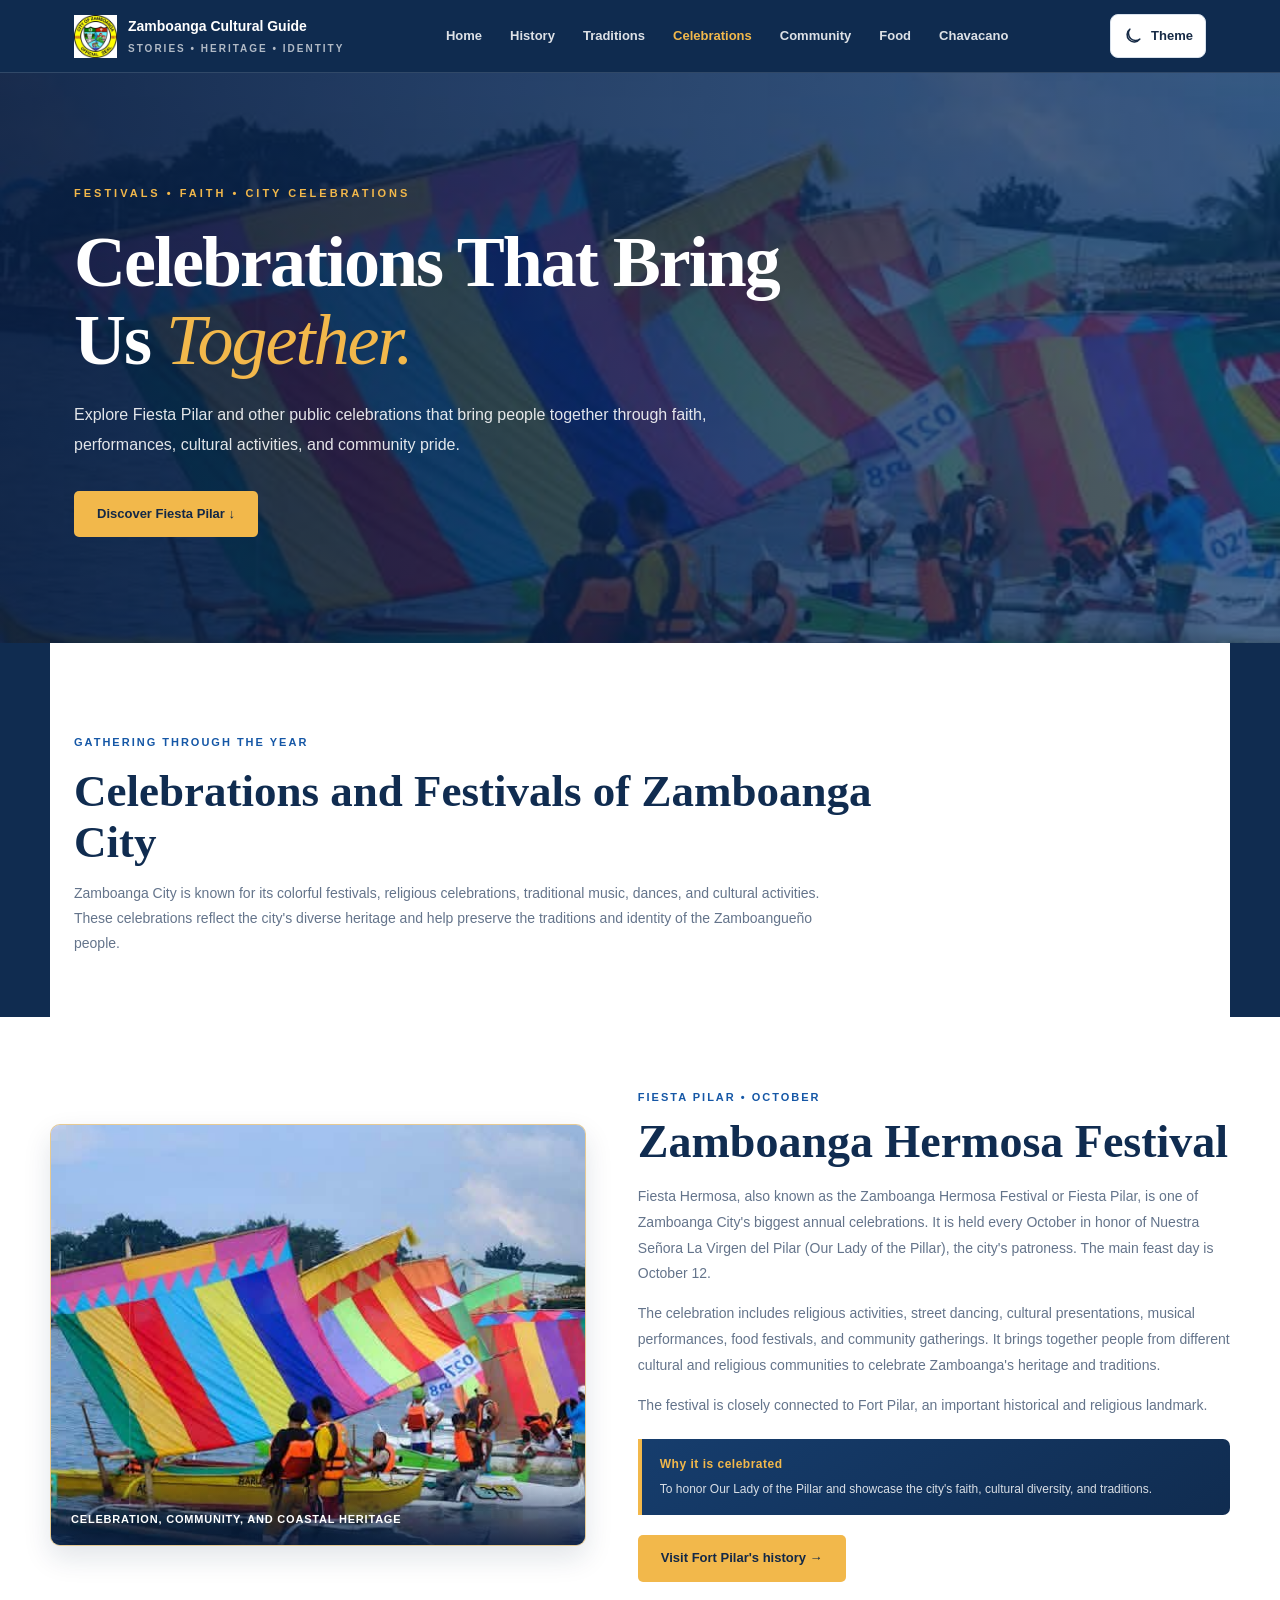
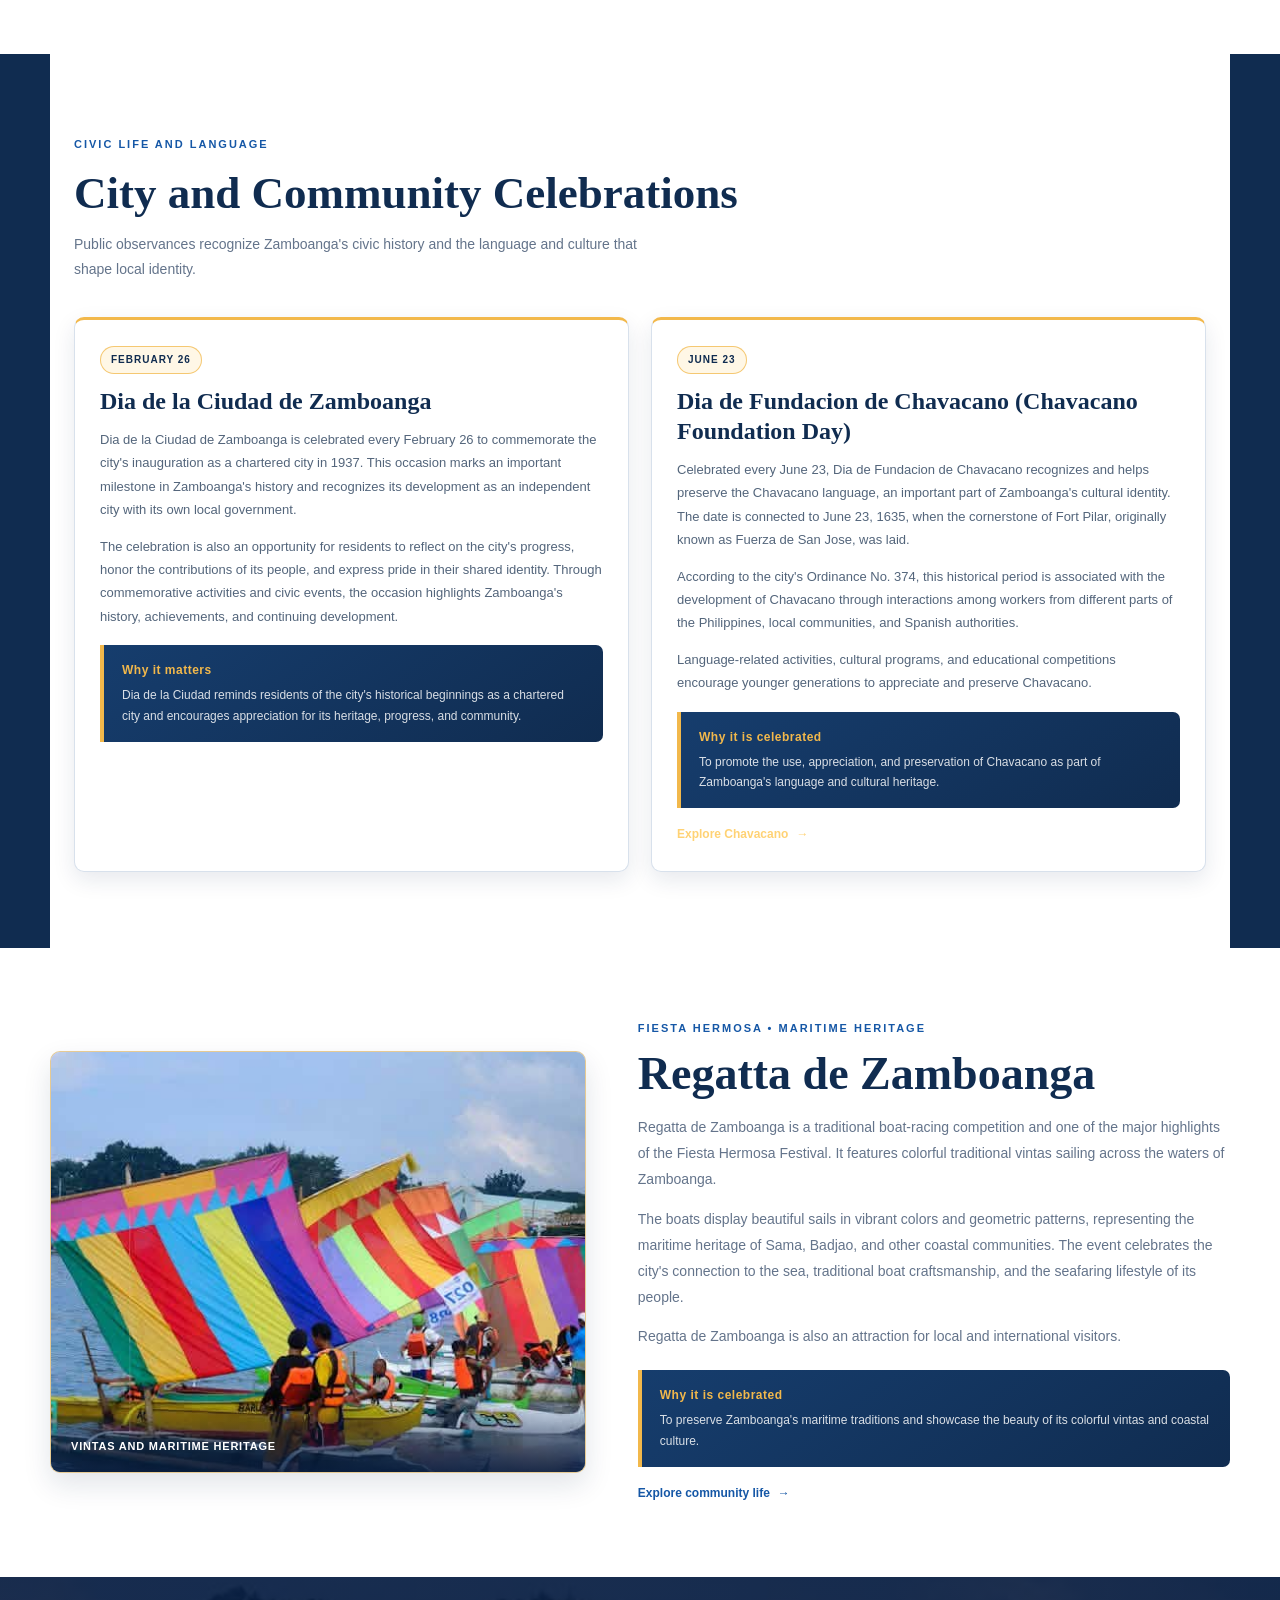
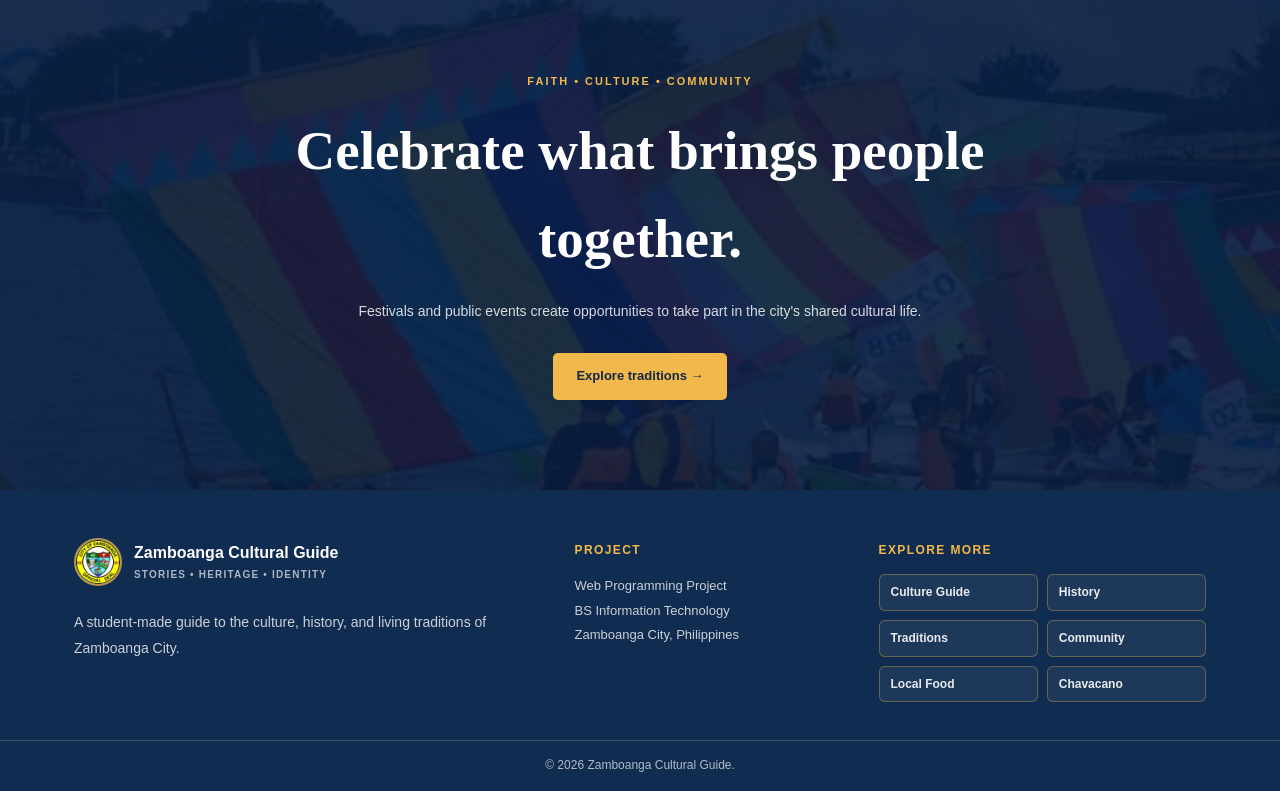
==== commit e23eef3c: "Add dark mode feature" ====
--- a/celebrations.html
+++ b/celebrations.html
@@ -9,6 +9,8 @@
     <link rel="stylesheet" href="celebrations.css">
     <link rel="stylesheet" href="footer.css">
     <link rel="stylesheet" href="interactions.css">
+    <link rel="stylesheet" href="dark-mode.css">
+    <script src="dark-mode.js" defer></script>
     <script src="interactions.js" defer></script>
 </head>
 <body class="celebrations-page">
@@ -34,6 +36,11 @@
 
             <button class="menu-btn" id="menuBtn" type="button" aria-controls="navLinks" aria-expanded="false">
                 <span aria-hidden="true">☰</span> Menu
+            </button>
+            <button class="theme-toggle" type="button" aria-label="Switch to dark mode" aria-pressed="false" title="Switch to dark mode">
+                <svg class="theme-toggle__icon theme-toggle__icon--moon" viewBox="0 0 24 24" aria-hidden="true"><path d="M20.2 15.7A8.5 8.5 0 0 1 8.3 3.8 8.5 8.5 0 1 0 20.2 15.7Z"></path></svg>
+                <svg class="theme-toggle__icon theme-toggle__icon--sun" viewBox="0 0 24 24" aria-hidden="true"><circle cx="12" cy="12" r="4"></circle><path d="M12 2v2m0 16v2M4.93 4.93l1.42 1.42m11.3 11.3 1.42 1.42M2 12h2m16 0h2M4.93 19.07l1.42-1.42m11.3-11.3 1.42-1.42"></path></svg>
+                <span class="theme-toggle__label">Theme</span>
             </button>
         </div>
     </header>
--- a/dark-mode.css
+++ b/dark-mode.css
@@ -0,0 +1,394 @@
+:root {
+    color-scheme: light;
+    --background: #f3f6fa;
+    --surface: #ffffff;
+    --text: #172b46;
+    --muted: #64748b;
+    --border: #d8e1ec;
+    --food-paper: #f3f6fa;
+    --food-ink: #172b46;
+    --food-muted: #64748b;
+    --food-border: #d8e1ec;
+    --food-white: #ffffff;
+    --language-paper: #f3f6fa;
+    --language-ink: #172b46;
+    --language-muted: #64748b;
+    --language-border: #d8e1ec;
+    --language-white: #ffffff;
+    --history-paper: #f3f6fa;
+    --history-ink: #172b46;
+    --history-muted: #64748b;
+    --history-border: #d8e1ec;
+}
+
+.theme-toggle {
+    display: inline-flex;
+    flex: 0 0 auto;
+    min-width: 44px;
+    min-height: 44px;
+    align-items: center;
+    justify-content: center;
+    gap: 8px;
+    padding: 9px 12px;
+    border: 1px solid var(--border, #d8e1ec);
+    border-radius: 8px;
+    background: var(--surface, #ffffff);
+    color: var(--text, #172b46);
+    font: inherit;
+    font-size: 13px;
+    font-weight: 700;
+    cursor: pointer;
+    transition: background-color 0.25s ease, color 0.25s ease, border-color 0.25s ease;
+}
+
+.theme-toggle:hover {
+    border-color: #f2b84b;
+}
+
+.theme-toggle:focus-visible {
+    outline: 3px solid #f2b84b;
+    outline-offset: 3px;
+}
+
+.theme-toggle__icon {
+    width: 20px;
+    height: 20px;
+    flex: 0 0 20px;
+    fill: none;
+    stroke: currentColor;
+    stroke-linecap: round;
+    stroke-linejoin: round;
+    stroke-width: 1.8;
+}
+
+.theme-toggle__icon--sun {
+    display: none;
+}
+
+html[data-theme="dark"] {
+    color-scheme: dark;
+    --background: #081a30;
+    --surface: #102b49;
+    --text: #e7edf5;
+    --muted: #b6c4d6;
+    --border: #294564;
+    --food-paper: #081a30;
+    --food-ink: #e7edf5;
+    --food-muted: #b6c4d6;
+    --food-border: #294564;
+    --food-white: #102b49;
+    --language-paper: #081a30;
+    --language-ink: #e7edf5;
+    --language-muted: #b6c4d6;
+    --language-border: #294564;
+    --language-white: #102b49;
+    --history-paper: #081a30;
+    --history-ink: #e7edf5;
+    --history-muted: #b6c4d6;
+    --history-border: #294564;
+}
+
+html[data-theme="dark"] .theme-toggle {
+    border-color: #49627c;
+    background: #102b49;
+    color: #f2b84b;
+}
+
+html[data-theme="dark"] .theme-toggle__icon--moon {
+    display: none;
+}
+
+html[data-theme="dark"] .theme-toggle__icon--sun {
+    display: block;
+}
+
+html[data-theme="dark"] body {
+    background: #081a30 !important;
+    color: #e7edf5;
+    transition: background-color 0.25s ease, color 0.25s ease;
+}
+
+html[data-theme="dark"] :is(
+    .topbar,
+    .navbar,
+    .food-header,
+    body > header
+) {
+    border-color: #294564;
+    background-color: rgba(12, 35, 62, 0.97);
+}
+
+html[data-theme="dark"] :is(.brand, .food-brand) {
+    color: #f1f5fa;
+}
+
+html[data-theme="dark"] :is(.brand small, .food-brand small) {
+    color: #b6c4d6;
+}
+
+html[data-theme="dark"] :is(.nav-links a, .language-nav a, .food-navigation a, body > header nav a) {
+    color: #e0e8f2;
+}
+
+html[data-theme="dark"] :is(.nav-links.show a, .language-nav.show a) {
+    color: #e0e8f2;
+}
+
+html[data-theme="dark"] :is(.nav-links a:hover, .nav-links a.active, .nav-links a[aria-current="page"],
+.language-nav a:hover, .language-nav a[aria-current="page"], .food-navigation a:hover,
+.food-navigation a[aria-current="page"], body > header nav a:hover) {
+    color: #f2b84b;
+}
+
+html[data-theme="dark"] :is(.menu-btn, .site-menu summary) {
+    border-color: #49627c;
+    background-color: #102b49;
+    color: #f1f5fa;
+}
+
+html[data-theme="dark"] .site-menu__panel {
+    border-color: #294564;
+    background-color: #102b49;
+}
+
+html[data-theme="dark"] .site-menu__panel a {
+    color: #e7edf5;
+}
+
+html[data-theme="dark"] .site-menu__panel a:hover,
+html[data-theme="dark"] .site-menu__panel a:focus-visible {
+    background-color: #1b3a5c;
+    color: #f2b84b;
+}
+
+html[data-theme="dark"] :is(
+    .stat-bar,
+    .section,
+    .feature-band,
+    .tradition-card,
+    .card-content,
+    .detail-container,
+    .detail-content,
+    .music-feature,
+    .celebration-feature,
+    .regatta-section,
+    .event-card,
+    .content-card,
+    .principle,
+    .sources,
+    .highlight,
+    .content-section,
+    .phrase-section,
+    .language-alt,
+    .respect-section,
+    .language-story,
+    .language-summary,
+    .impact-card,
+    .respect-panel,
+    .language-note,
+    .history-note,
+    .phrase-list,
+    .food-introduction,
+    .food-section,
+    .food-card,
+    .food-item,
+    .food-importance,
+    .food-sources,
+    .timeline-section,
+    .timeline-item,
+    .recognition-card,
+    .landmark-card,
+    .gallery-section,
+    .gallery-card
+) {
+    border-color: #294564;
+    background-color: #102b49;
+    color: #e7edf5;
+    transition: background-color 0.25s ease, color 0.25s ease, border-color 0.25s ease;
+}
+
+html[data-theme="dark"] :is(
+    .feature-band,
+    .regatta-section,
+    .highlight,
+    .language-alt,
+    .food-introduction,
+    .food-section
+) {
+    background-color: #0c2340;
+}
+
+html[data-theme="dark"] :is(
+    .section-heading h2,
+    .feature-copy h2,
+    .feature-point strong,
+    .quote-section blockquote,
+    .card-content h3,
+    .card-content p,
+    .detail-content h2,
+    .detail-content h3,
+    .detail-content p,
+    .music-feature h2,
+    .music-feature h3,
+    .music-feature p,
+    .celebration-feature__content h2,
+    .celebration-feature__content > p,
+    .regatta-content h2,
+    .regatta-content > p,
+    .event-card h3,
+    .event-card p,
+    .section-title h2,
+    .content-card h3,
+    .content-card p,
+    .principle h3,
+    .principle p,
+    .sources h2,
+    .sources p,
+    .sources li,
+    .highlight p,
+    .highlight strong,
+    .content-section h2,
+    .content-section h3,
+    .content-section p,
+    .content-section li,
+    .phrase-section h2,
+    .phrase-section h3,
+    .phrase-section p,
+    .phrase-section li,
+    .language-story p,
+    .language-summary p,
+    .impact-card h3,
+    .impact-card p,
+    .respect-panel h2,
+    .respect-panel h3,
+    .respect-panel p,
+    .respect-panel li,
+    .language-note h2,
+    .language-note p,
+    .history-note h3,
+    .history-note p,
+    .phrase-row dt,
+    .phrase-row dd,
+    .food-introduction h2,
+    .food-introduction p,
+    .food-section h2,
+    .food-card h3,
+    .food-card p,
+    .food-item h3,
+    .food-item h4,
+    .food-item p,
+    .food-item li,
+    .food-item strong,
+    .food-importance h3,
+    .food-importance p,
+    .food-sources h3,
+    .food-sources li,
+    .timeline-section h2,
+    .timeline-item h3,
+    .timeline-item p,
+    .recognition-card h3,
+    .recognition-card p,
+    .landmark-card h3,
+    .landmark-card p,
+    .gallery-card figcaption
+) {
+    color: #e7edf5;
+}
+
+html[data-theme="dark"] :is(.kicker, .section-label, .section-title span, .tag, .card-number,
+.food-section-label, .food-eyebrow, .event-card__date, .language-note .section-label) {
+    color: #f2b84b;
+}
+
+html[data-theme="dark"] :is(.intro-text, .intro, .intro-text p, .card-content p, .content-card p,
+.feature-copy > p:not(.kicker), .feature-point p, .food-item__content p, .food-item__content li,
+.food-card__content p, .phrase-row dd, .section-heading > p) {
+    color: #b6c4d6;
+}
+
+html[data-theme="dark"] :is(.culture-search input, input, textarea, select) {
+    border-color: #49627c;
+    background-color: #102b49;
+    color: #f1f5fa;
+}
+
+html[data-theme="dark"] :is(.culture-search input, input, textarea, select)::placeholder {
+    color: #b6c4d6;
+}
+
+html[data-theme="dark"] :is(.culture-filter, .language-list li, .language-alt, .food-card__category,
+.food-tag, .highlight) {
+    border-color: #49627c;
+}
+
+html[data-theme="dark"] .culture-filter {
+    background-color: #102b49;
+    color: #e7edf5;
+}
+
+html[data-theme="dark"] .culture-filter.is-active {
+    background-color: #f2b84b;
+    color: #102b49;
+}
+
+html[data-theme="dark"] .culture-modal {
+    border-color: #49627c;
+    background-color: #102b49;
+    color: #e7edf5;
+}
+
+html[data-theme="dark"] :is(.culture-modal__header h2, .culture-modal__content h3,
+.culture-modal__content p, .culture-modal__content li) {
+    color: #e7edf5;
+}
+
+html[data-theme="dark"] .culture-modal__header {
+    border-bottom-color: #294564;
+}
+
+html[data-theme="dark"] .culture-modal__footer {
+    border-top-color: #294564;
+}
+
+html[data-theme="dark"] .food-item__content strong {
+    color: #f2b84b;
+}
+
+html[data-theme="dark"] .food-card__category {
+    background-color: #1b3a5c;
+    color: #d9e8ff;
+}
+
+html[data-theme="dark"] .food-tag {
+    background-color: #48391c;
+    color: #ffda87;
+}
+
+html[data-theme="dark"] .language-list li {
+    background-color: #102b49;
+}
+
+html[data-theme="dark"] .language-list strong,
+html[data-theme="dark"] .phrase-row dt,
+html[data-theme="dark"] .sources a,
+html[data-theme="dark"] .food-image-credit {
+    color: #9dc5ff;
+}
+
+html[data-theme="dark"] .site-footer {
+    background-color: #061326;
+}
+
+html[data-theme="dark"] .back-to-top {
+    border-color: #f2b84b;
+    background-color: #102b49;
+}
+
+@media (prefers-reduced-motion: reduce) {
+    .theme-toggle,
+    html[data-theme="dark"] body,
+    html[data-theme="dark"] :is(.stat-bar, .section, .feature-band, .tradition-card, .content-card,
+    .event-card, .food-card, .food-item, .language-note, .impact-card) {
+        transition: none;
+    }
+}
